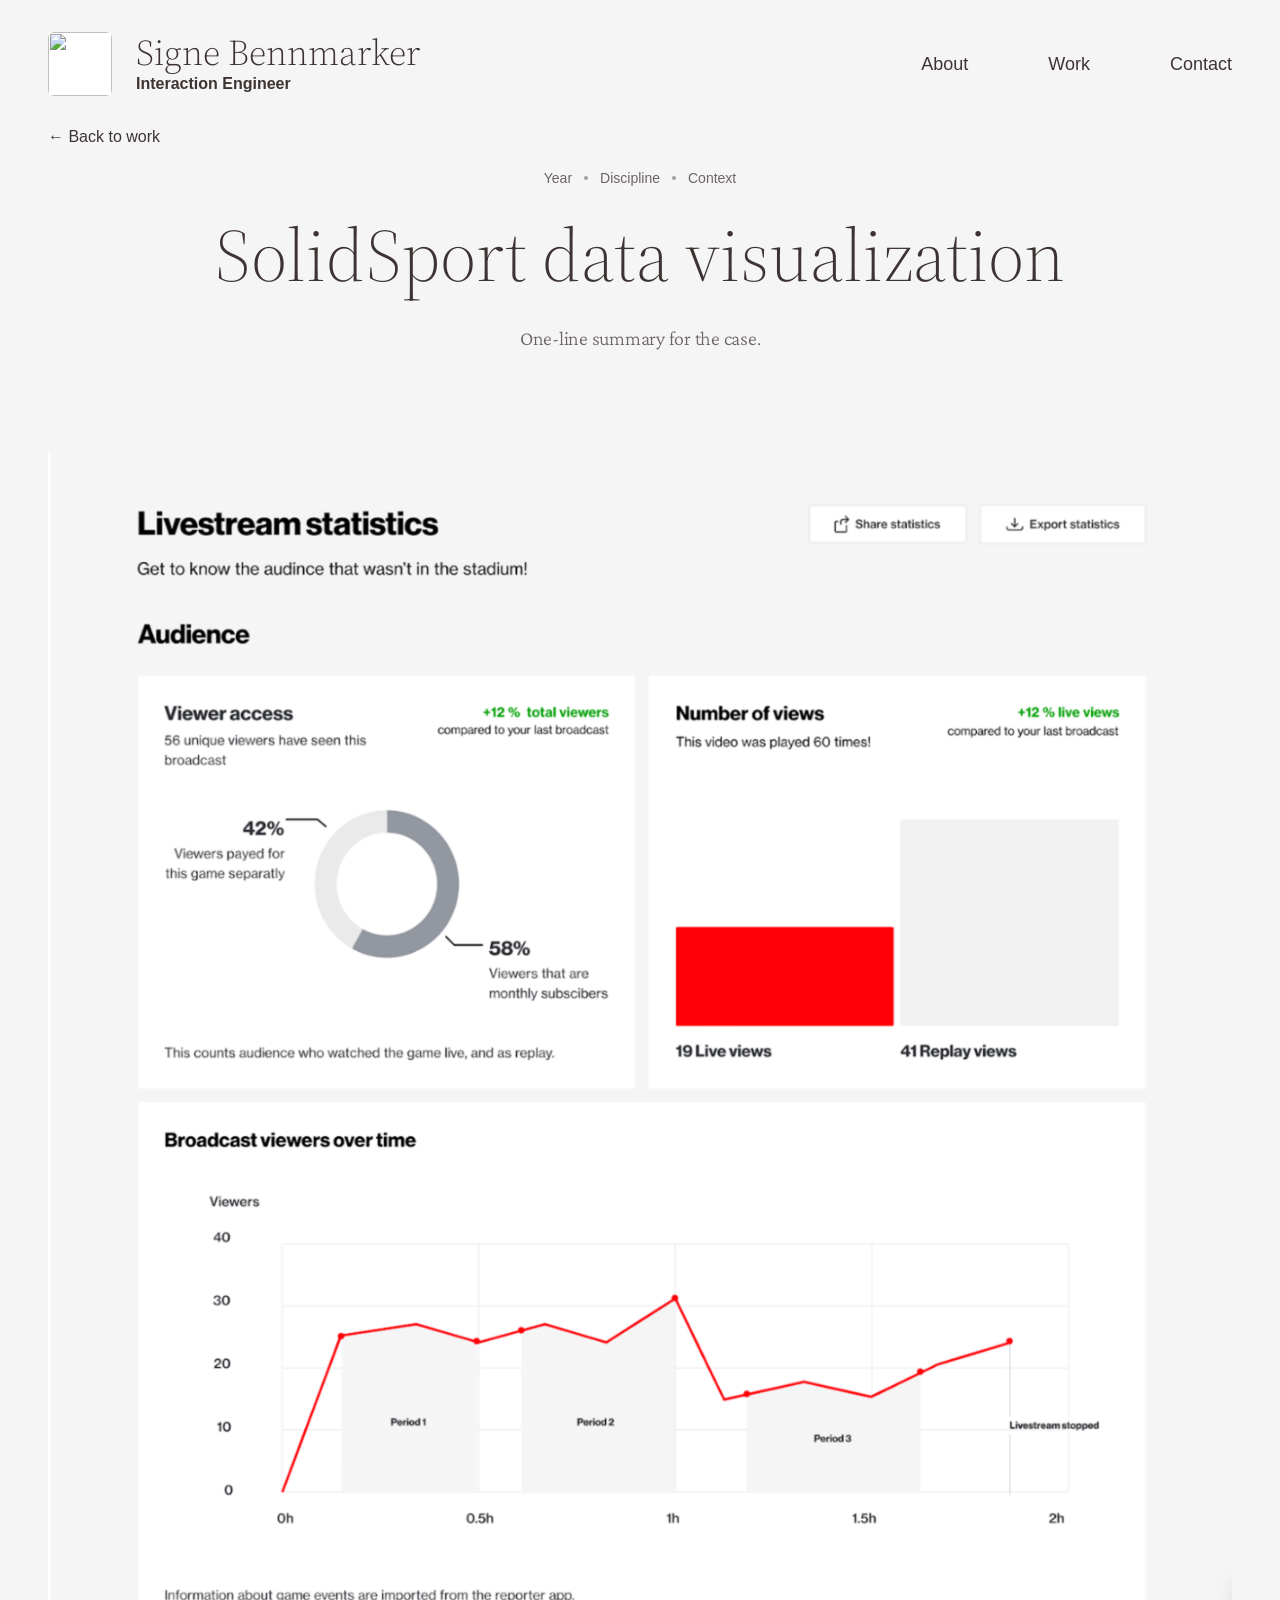
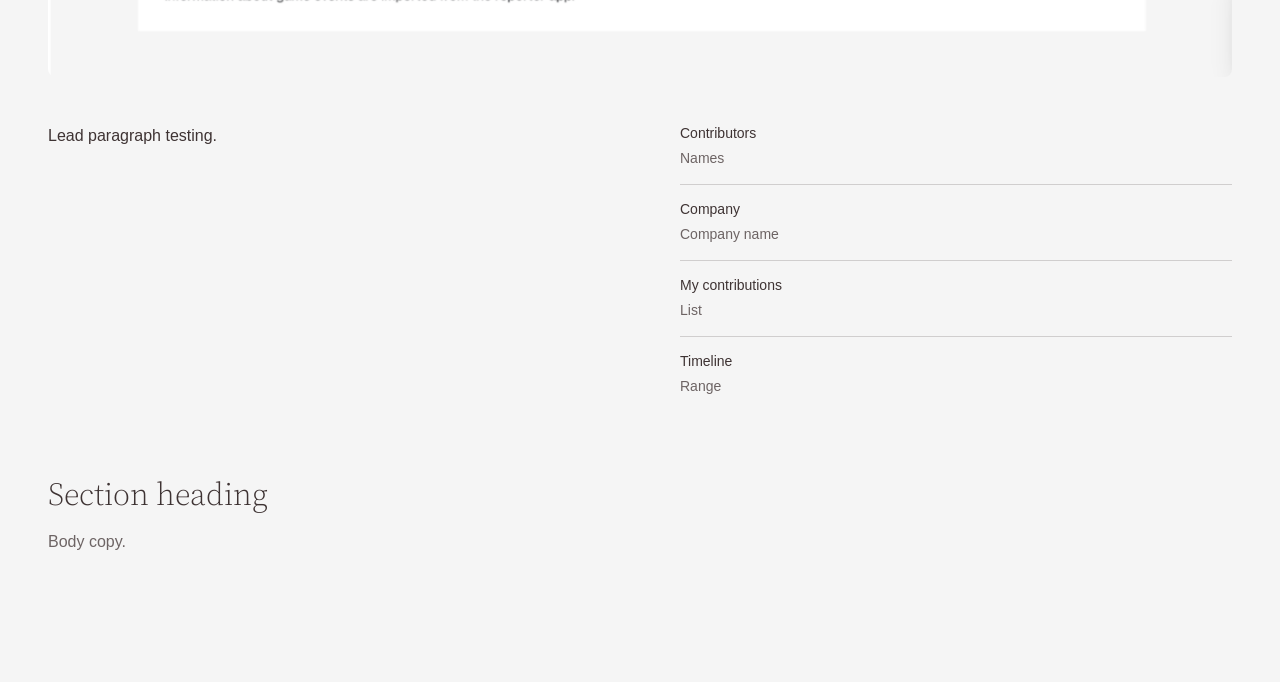
==== work/solid-sport/index.html @ 57a33d4a "Added info to Table talk case. Added Page for SolidSport case" ====
<!--
  Template for a new case study page (duplicate folder + this file as index.html).

  Steps:
  1. Copy the folder: work/table-talk/ → work/<your-case-slug>/
  2. Rename this file to index.html inside that folder.
  3. Update <title>, meta tags row, hero title, lede, body copy, sidebar fields, section blocks, and image srcs.
  4. Link to it from work.html (case card "View case" href).

  URLs:
  - Local:  http://localhost:3000/work/<your-case-slug>/
  - Vercel: https://your-domain.vercel.app/work/<your-case-slug>/

  Stylesheets (paths from work/<slug>/):
  - ../../styles.css        — global header, tokens, base
  - ../../case-detail.css   — shared case layout (responsive)
-->
<!doctype html>
<html lang="en">
  <head>
    <meta charset="UTF-8" />
    <meta name="viewport" content="width=device-width, initial-scale=1.0" />
    <title>Case title — Signe Bennmarker</title>
    <link rel="preconnect" href="https://fonts.googleapis.com" />
    <link rel="preconnect" href="https://fonts.gstatic.com" crossorigin />
    <link
      href="https://fonts.googleapis.com/css2?family=Crimson+Pro:ital,wght@0,300;0,400&family=Source+Serif+4:wght@300&display=swap"
      rel="stylesheet"
    />
    <link rel="stylesheet" href="../../styles.css" />
    <link rel="stylesheet" href="../../case-detail.css" />
  </head>
  <body>
    <div class="page case-detail">
      <header class="header">
        <div class="brand">
          <img src="" alt="" />
          <div>
            <div class="brand-name">Signe Bennmarker</div>
            <div class="brand-role">Interaction Engineer</div>
          </div>
        </div>
        <nav class="nav">
          <a href="#">About</a>
          <a href="/work">Work</a>
          <a href="/contact">Contact</a>
        </nav>
      </header>

      <a class="case-detail__back" href="/work">← Back to work</a>

      <section class="case-detail__hero">
        <div class="case-detail__meta-row">
          <span>Year</span>
          <span class="sep" aria-hidden="true"></span>
          <span>Discipline</span>
          <span class="sep" aria-hidden="true"></span>
          <span>Context</span>
        </div>
        <h1 class="case-detail__title">SolidSport data visualization</h1>
        <p class="case-detail__lede">One-line summary for the case.</p>
      </section>

      <figure class="case-detail__media">
        <div class="case-detail__media-inner">
          <img
            class="case-detail__hero-image"
            src="/work/solid-sport/DataBoardHifi.png"
            alt="Table Talk product screenshot"
            width="1344"
            height="924"
          />
        </div>
      </figure>

      <div class="case-detail__body">
        <div class="case-detail__intro-grid">
          <p class="case-detail__intro-text">Lead paragraph testing.</p>
          <aside class="case-detail__sidebar" aria-label="Project details">
            <div class="case-detail__meta-block">
              <h2 class="case-detail__meta-label">Contributors</h2>
              <p class="case-detail__meta-value">Names</p>
            </div>
            <div class="case-detail__meta-block">
              <h2 class="case-detail__meta-label">Company</h2>
              <p class="case-detail__meta-value">Company name</p>
            </div>
            <div class="case-detail__meta-block">
              <h2 class="case-detail__meta-label">My contributions</h2>
              <p class="case-detail__meta-value">List</p>
            </div>
            <div class="case-detail__meta-block">
              <h2 class="case-detail__meta-label">Timeline</h2>
              <p class="case-detail__meta-value">Range</p>
            </div>
          </aside>
        </div>
      </div>

      <div class="case-detail__sections">
        <section class="case-detail__section">
          <h2 class="case-detail__section-title">Section heading</h2>
          <p class="case-detail__section-body">Body copy.</p>
        </section>
      </div>

      <figure class="case-detail__full-bleed">
        <div class="case-detail__media-inner">
          <img src="" alt="" />
        </div>
      </figure>
    </div>
  </body>
</html>
---- styles.css ----
:root {
  --bg: #f5f5f5;
  --text-primary: #3e3333;
  --text-secondary: #6d6464;
  --card-bg: #2a3125;
  --text-inverted: #fcfcfc;
}

* {
  box-sizing: border-box;
}

body {
  margin: 0;
  background: var(--bg);
  color: var(--text-primary);
  font-family: "Helvetica Neue", Arial, sans-serif;
}

.page {
  min-height: 100vh;
}

.header {
  display: flex;
  justify-content: space-between;
  align-items: center;
  padding: 32px 48px;
  min-height: 128px;
}

.brand {
  display: flex;
  align-items: center;
  gap: 24px;
}

.brand img {
  width: 64px;
  height: 64px;
  object-fit: cover;
  border-radius: 6px;
  background: #fff;
}

.brand-name {
  font-family: "Source Serif 4", "Source Serif Pro", serif;
  font-size: 36px;
  font-weight: 300;
  line-height: 1;
}

.brand-role {
  margin-top: 4px;
  font-size: 16px;
  font-weight: 700;
}

.nav {
  display: flex;
  gap: 80px;
  font-size: 18px;
}

.nav a {
  text-decoration: none;
  color: var(--text-primary);
}

.page-title {
  font-family: "Source Serif 4", "Source Serif Pro", serif;
  font-size: clamp(56px, 9vw, 106px);
  font-weight: 300;
  line-height: 1;
  margin: 0;
  text-align: center;
}

.work-main {
  padding: 48px 80px 80px;
  display: flex;
  flex-direction: column;
  align-items: center;
  gap: 80px;
}

.case-card {
  width: min(1280px, 100%);
  border-radius: 16px;
  background: var(--card-bg);
  color: var(--text-inverted);
  padding: 8px;
  display: grid;
  grid-template-columns: 1.15fr 1fr;
  gap: 24px;
  overflow: hidden;
}

.case-image {
  width: 100%;
  height: 495px;
  border-radius: 8px;
  object-fit: cover;
}

.case-content {
  padding: 32px 40px 32px 8px;
  display: flex;
  flex-direction: column;
  justify-content: space-between;
  gap: 32px;
}

.case-name {
  font-family: "Source Serif 4", "Source Serif Pro", serif;
  font-size: 56px;
  font-weight: 300;
  margin: 0 0 16px;
}

.case-description {
  margin: 0;
  font-size: 16px;
  font-weight: 300;
  line-height: 1.42;
}

.case-meta {
  display: grid;
  grid-template-columns: repeat(3, minmax(0, 1fr));
  gap: 16px;
}

.case-meta .label {
  font-size: 14px;
  margin-bottom: 6px;
}

.case-meta .value {
  font-size: 18px;
  font-weight: 500;
}

.case-link {
  color: var(--text-inverted);
  text-decoration: none;
  font-size: 16px;
  font-weight: 500;
  display: inline-flex;
  align-items: center;
  gap: 12px;
}

.contact-main {
  min-height: calc(100vh - 128px);
  display: flex;
  justify-content: center;
  align-items: center;
  padding: 40px 24px 96px;
}

.contact-panel {
  max-width: 560px;
  width: 100%;
  display: flex;
  flex-direction: column;
  align-items: center;
  gap: 56px;
}

.contact-description {
  margin: 0;
  text-align: center;
  font-size: 18px;
  color: var(--text-secondary);
  line-height: 1.45;
}

.contact-grid {
  display: grid;
  grid-template-columns: 110px 1fr;
  gap: 8px 20px;
  width: 100%;
  max-width: 360px;
}

.contact-grid .label {
  font-size: 14px;
  font-weight: 500;
}

.contact-grid .value {
  font-size: 14px;
  color: var(--text-secondary);
}

.contact-grid a {
  color: var(--text-secondary);
}

@media (max-width: 980px) {
  .header {
    padding: 20px 24px;
    min-height: 96px;
  }

  .brand-name {
    font-size: 24px;
  }

  .nav {
    gap: 40px;
    font-size: 18px;
  }

  .work-main {
    padding: 32px 8px 72px;
    gap: 48px;
  }

  .case-card {
    width: min(390px, 100%);
    grid-template-columns: 1fr;
    gap: 24px;
  }

  .case-image {
    height: 320px;
  }

  .case-content {
    padding: 0 8px 8px;
  }

  .case-name {
    font-size: 48px;
  }

  .case-meta {
    gap: 8px;
  }

  .contact-main {
    min-height: auto;
    padding: 48px 16px 80px;
  }

  .contact-panel {
    gap: 32px;
  }

  .contact-grid {
    max-width: 100%;
    grid-template-columns: 90px 1fr;
  }

  .contact-grid .label,
  .contact-grid .value {
    font-size: 14px;
  }
}

@media (max-width: 640px) {
  .header {
    min-height: 165px;
    padding: 16px;
    flex-direction: column;
    align-items: flex-start;
    justify-content: flex-start;
    gap: 20px;
  }

  .brand {
    gap: 12px;
  }

  .brand img {
    width: 56px;
    height: 56px;
  }

  .brand-name {
    font-size: 24px;
  }

  .brand-role {
    font-size: 14px;
  }

  .nav {
    width: 100%;
    justify-content: center;
    gap: 48px;
    font-size: 18px;
  }
}
---- case-detail.css ----
/* Case study detail pages — shared layout (Desktop + Mobile breakpoints).
   Add this stylesheet after styles.css on each work/<slug>/index.html page.
   Typography tokens live here so case pages stay correct even if global CSS changes. */

:root {
  /* Subhead / lede (Figma: case one-line summary) — Crimson Pro Light + scale */
  --case-subhead-font: "Crimson Pro", "Source Serif 4", "Source Serif Pro", serif;
  --case-subhead-size: 20px;
  --case-subhead-line-height: 28px;
  --case-subhead-weight: 300;
  --case-subhead-tracking: -0.0125em;
  --case-subhead-color: #6d6464;
  --case-subhead-max-width: 590px;

  /* Tablet / narrow — match Figma secondary line rhythm */
  --case-subhead-size-md: 18px;
  --case-subhead-line-height-md: 26px;
}

.case-detail {
  padding-bottom: 80px;
}

.case-detail__back {
  display: inline-flex;
  align-items: center;
  gap: 8px;
  margin: 0 48px 24px;
  font-size: 16px;
  font-weight: 500;
  color: var(--text-primary);
  text-decoration: none;
}

.case-detail__back:hover {
  text-decoration: underline;
}

.case-detail__hero {
  max-width: 1440px;
  margin: 0 auto;
  padding: 0 48px 48px;
}

.case-detail__meta-row {
  display: flex;
  flex-wrap: wrap;
  align-items: center;
  justify-content: center;
  gap: 8px 12px;
  font-size: 14px;
  font-weight: 400;
  color: var(--text-secondary);
  margin-bottom: 32px;
}

.case-detail__meta-row .sep {
  width: 4px;
  height: 4px;
  border-radius: 50%;
  background: var(--text-secondary);
  opacity: 0.6;
}

.case-detail__title {
  font-family: "Source Serif 4", "Source Serif Pro", serif;
  font-size: clamp(48px, 8vw, 74px);
  font-weight: 300;
  line-height: 1;
  text-align: center;
  margin: 0 0 32px;
  color: var(--text-primary);
}

/* Subhead: one-line summary under the case title (Figma text style: case lede) */
.case-detail__lede {
  max-width: var(--case-subhead-max-width, 590px);
  margin: 0 auto;
  padding: 0;
  text-align: center;
  font-family: var(--case-subhead-font, "Crimson Pro", serif);
  font-size: var(--case-subhead-size, 20px);
  font-weight: var(--case-subhead-weight, 300);
  font-style: normal;
  line-height: var(--case-subhead-line-height, 28px);
  letter-spacing: var(--case-subhead-tracking, -0.0125em);
  color: var(--case-subhead-color, #6d6464);
  -webkit-font-smoothing: antialiased;
}

.case-detail__media {
  max-width: 1440px;
  margin: 48px auto 0;
  padding: 0 48px;
}

.case-detail__media-inner {
  border-radius: 8px;
  overflow: hidden;
  background: #e8e8e8;
}

.case-detail__media-inner img {
  display: block;
  width: 100%;
  height: auto;
}

/* Hero image target for Work → case FLIP transition */
.case-detail__hero-image.case-detail__hero-image--pending {
  opacity: 0;
  visibility: hidden;
}

.case-hero-transition-overlay {
  box-shadow: 0 24px 64px rgba(0, 0, 0, 0.12);
}

.case-detail__body {
  max-width: 1440px;
  margin: 0 auto;
  padding: 48px 48px 0;
}

.case-detail__intro-grid {
  display: grid;
  grid-template-columns: 1fr 1fr;
  gap: 48px 80px;
  align-items: start;
}

.case-detail__intro-text {
  margin: 0;
  font-size: 16px;
  font-weight: 300;
  line-height: 1.42;
  color: var(--text-primary);
}

.case-detail__sidebar {
  display: flex;
  flex-direction: column;
  gap: 0;
}

.case-detail__meta-block {
  padding: 16px 0;
  border-top: 1px solid rgba(62, 51, 51, 0.2);
}

.case-detail__meta-block:first-of-type {
  border-top: none;
  padding-top: 0;
}

.case-detail__meta-label {
  font-size: 14px;
  font-weight: 500;
  color: var(--text-primary);
  margin: 0 0 8px;
}

.case-detail__meta-value {
  margin: 0;
  font-size: 14px;
  font-weight: 300;
  line-height: 1.35;
  color: var(--text-secondary);
}

.case-detail__sections {
  max-width: 1440px;
  margin: 0 auto;
  padding: 64px 48px 0;
  display: flex;
  flex-direction: column;
  gap: 48px;
}

.case-detail__section {
  max-width: 1344px;
  margin: 0 auto;
  width: 100%;
}

.case-detail__section-title {
  font-family: "Source Serif 4", "Source Serif Pro", serif;
  font-size: 32px;
  font-weight: 300;
  line-height: 1.2;
  margin: 0 0 16px;
  color: var(--text-primary);
}

.case-detail__section-body {
  margin: 0;
  font-size: 16px;
  font-weight: 300;
  line-height: 1.5;
  color: var(--text-secondary);
}

.case-detail__full-bleed {
  max-width: 1440px;
  margin: 48px auto 0;
  padding: 0 48px;
}

.case-detail__full-bleed .case-detail__media-inner {
  border-radius: 8px;
}

@media (max-width: 980px) {
  .case-detail__back {
    margin: 0 24px 16px;
  }

  .case-detail__hero {
    padding: 0 24px 32px;
  }

  .case-detail__lede {
    font-size: var(--case-subhead-size-md, 18px);
    line-height: var(--case-subhead-line-height-md, 26px);
    letter-spacing: 0;
  }

  .case-detail__media {
    padding: 0 24px;
    margin-top: 32px;
  }

  .case-detail__body {
    padding: 32px 24px 0;
  }

  .case-detail__intro-grid {
    grid-template-columns: 1fr;
    gap: 40px;
  }

  .case-detail__sidebar {
    order: 2;
  }

  .case-detail__intro-text {
    order: 1;
  }

  .case-detail__sections {
    padding: 48px 16px 0;
    gap: 40px;
  }

  .case-detail__section-title {
    font-size: 28px;
  }

  .case-detail__full-bleed {
    padding: 0 16px;
  }
}

@media (max-width: 640px) {
  .case-detail__back {
    margin: 0 16px 12px;
  }

  .case-detail__hero {
    padding: 0 16px 24px;
  }

  .case-detail__title {
    text-align: left;
    margin-left: 0;
    margin-right: 0;
  }

  .case-detail__lede {
    text-align: left;
    margin-left: 0;
    margin-right: 0;
    max-width: none;
    letter-spacing: 0;
  }

  .case-detail__meta-row {
    justify-content: flex-start;
  }

  .case-detail__media {
    padding: 0 16px;
  }

  .case-detail__body {
    padding: 24px 16px 0;
  }

  .case-detail__sections {
    padding: 40px 8px 0;
  }

  .case-detail__full-bleed {
    padding: 0 16px;
  }
}
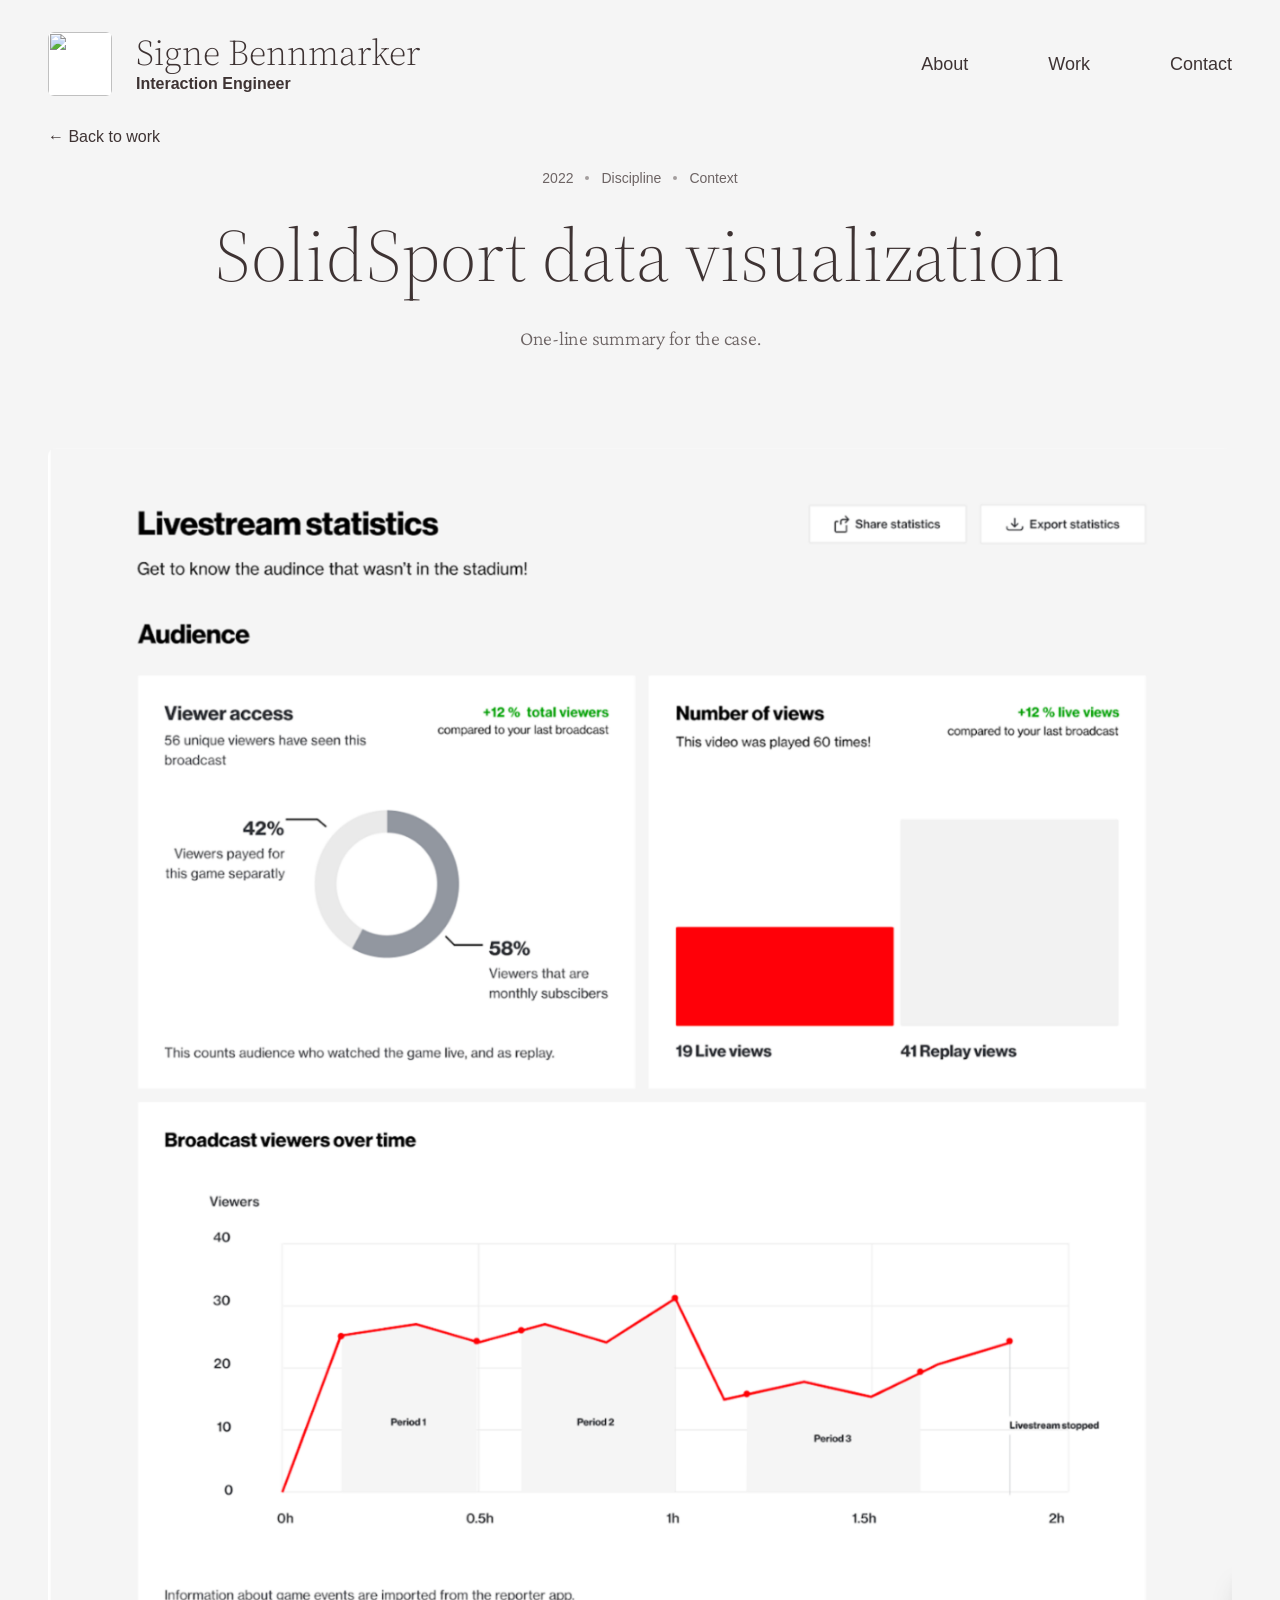
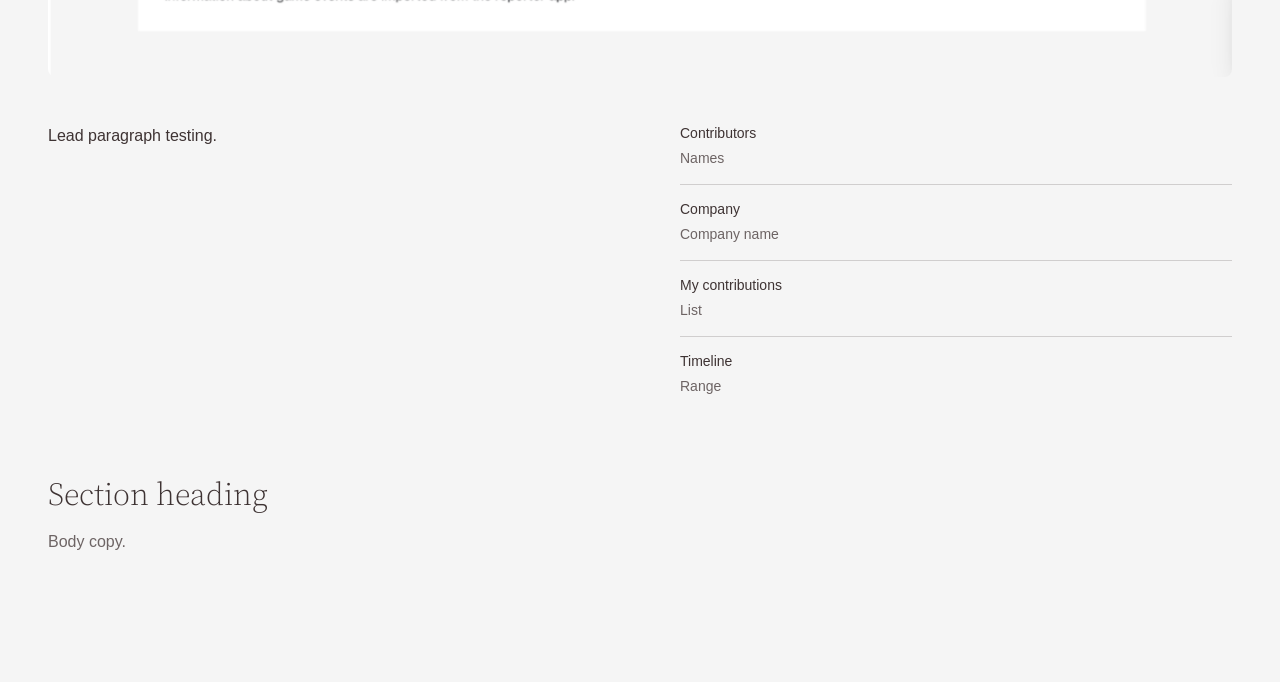
==== commit 4f9ec09f: "Improve case navigation and smooth hero transition Switch hero expand animation to transform-based F" ====
--- a/work/solid-sport/index.html
+++ b/work/solid-sport/index.html
@@ -51,7 +51,7 @@
 
       <section class="case-detail__hero">
         <div class="case-detail__meta-row">
-          <span>Year</span>
+          <span>2022</span>
           <span class="sep" aria-hidden="true"></span>
           <span>Discipline</span>
           <span class="sep" aria-hidden="true"></span>
--- a/styles.css
+++ b/styles.css
@@ -16,6 +16,7 @@
   color: var(--text-primary);
   font-family: "Helvetica Neue", Arial, sans-serif;
 }
+
 
 .page {
   min-height: 100vh;
@@ -125,6 +126,7 @@
   line-height: 1.42;
 }
 
+
 .case-meta {
   display: grid;
   grid-template-columns: repeat(3, minmax(0, 1fr));
@@ -171,9 +173,11 @@
 .contact-description {
   margin: 0;
   text-align: center;
-  font-size: 18px;
-  color: var(--text-secondary);
+  font-size: 16px;
+  color: var(--text-inverted);
   line-height: 1.45;
+  font-family: "Helvetica Neue", Arial, sans-serif;
+
 }
 
 .contact-grid {
--- a/case-detail.css
+++ b/case-detail.css
@@ -116,6 +116,13 @@
   box-shadow: 0 24px 64px rgba(0, 0, 0, 0.12);
 }
 
+@media (prefers-reduced-motion: reduce) {
+  .case-hero-transition-overlay {
+    transition: none !important;
+    animation: none !important;
+  }
+}
+
 .case-detail__body {
   max-width: 1440px;
   margin: 0 auto;
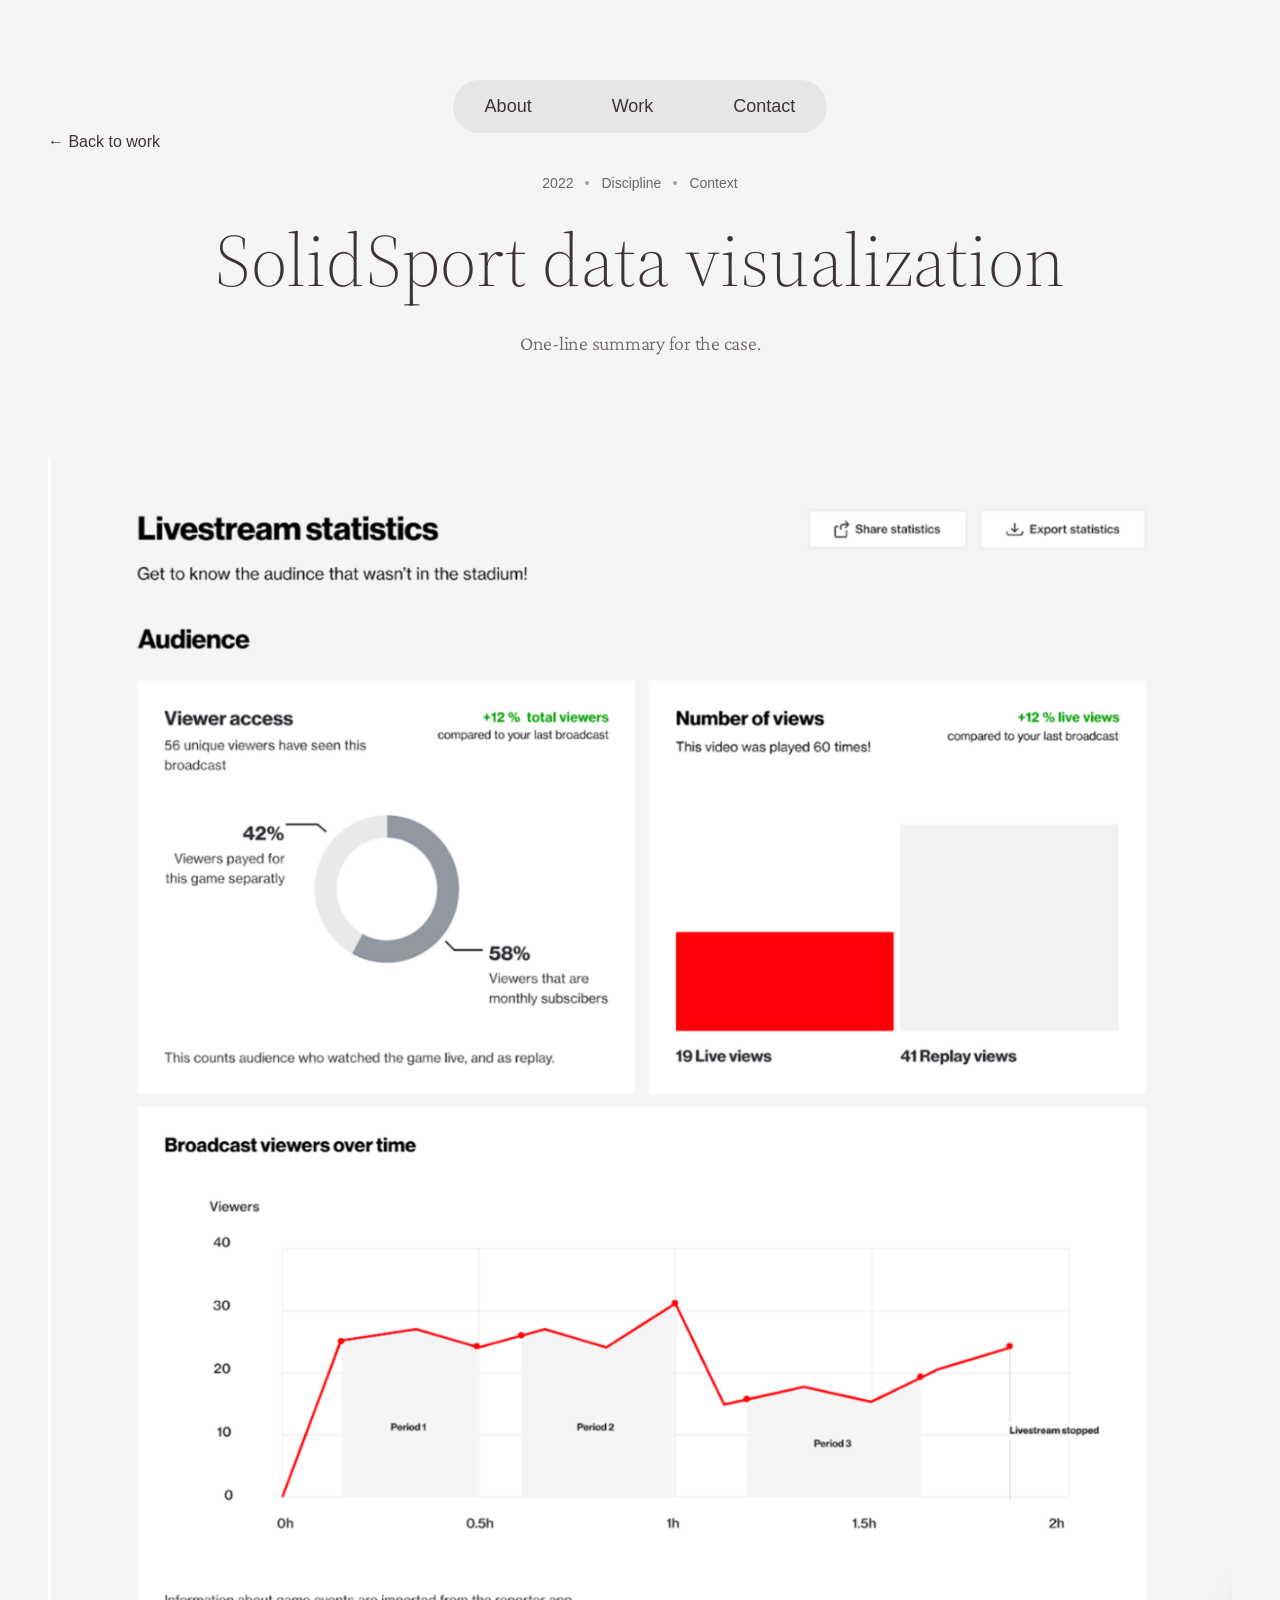
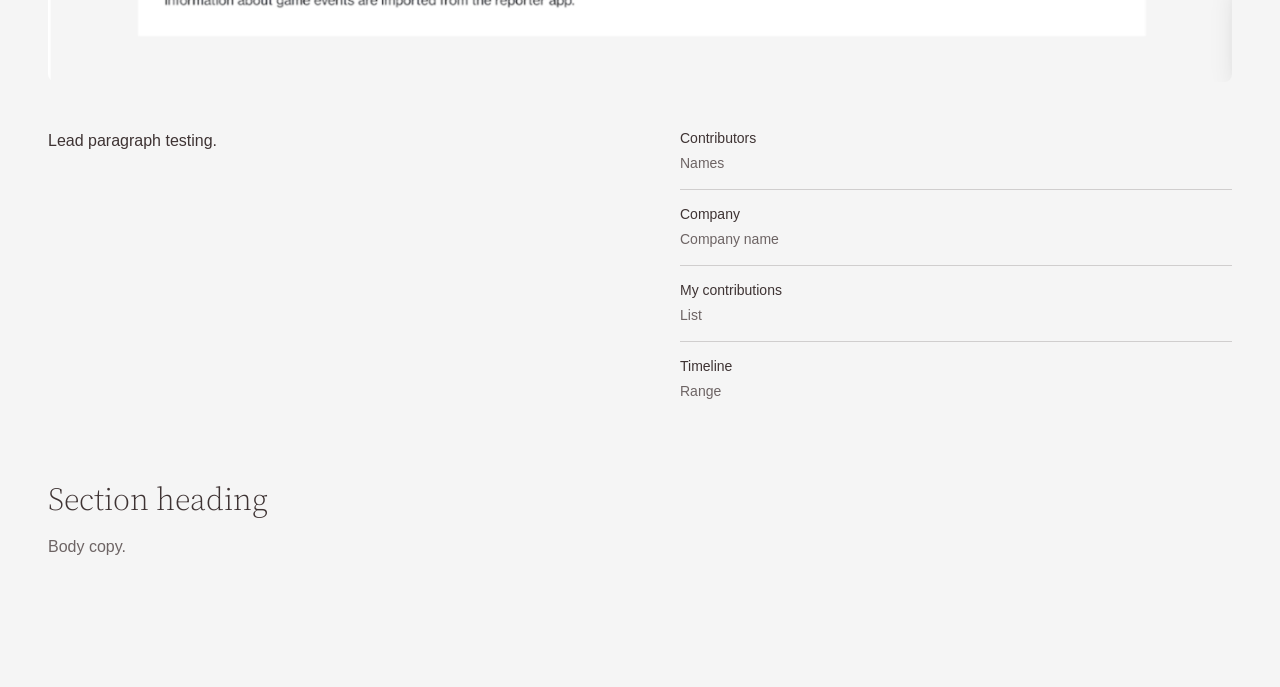
==== commit 92551b15: "Added new Nav bar. not working properly yet." ====
--- a/work/solid-sport/index.html
+++ b/work/solid-sport/index.html
@@ -32,22 +32,15 @@
   </head>
   <body>
     <div class="page case-detail">
-      <header class="header">
-        <div class="brand">
-          <img src="" alt="" />
-          <div>
-            <div class="brand-name">Signe Bennmarker</div>
-            <div class="brand-role">Interaction Engineer</div>
-          </div>
-        </div>
-        <nav class="nav">
-          <a href="#">About</a>
-          <a href="/work">Work</a>
-          <a href="/contact">Contact</a>
+      <header class="site-header">
+        <nav class="site-nav" aria-label="Primary">
+          <a href="/index.html">About</a>
+          <a href="/work.html">Work</a>
+          <a href="/contact.html">Contact</a>
         </nav>
       </header>
 
-      <a class="case-detail__back" href="/work">← Back to work</a>
+      <a class="case-detail__back" href="/work.html">← Back to work</a>
 
       <section class="case-detail__hero">
         <div class="case-detail__meta-row">
--- a/styles.css
+++ b/styles.css
@@ -20,6 +20,37 @@
 
 .page {
   min-height: 100vh;
+}
+
+.site-header {
+  display: flex;
+  justify-content: center;
+  width: 100%;
+  padding: 80px 16px 0;
+}
+
+.site-nav {
+  display: flex;
+  align-items: center;
+  gap: 80px;
+  padding: 16px 32px;
+  background: #e6e6e6;
+  border-radius: 40px;
+  font-size: 18px;
+  line-height: normal;
+}
+
+.site-nav a {
+  color: var(--text-primary);
+  text-decoration: none;
+}
+
+.site-nav a:hover {
+  text-decoration: underline;
+}
+
+.site-nav a[aria-current="page"] {
+  font-weight: 500;
 }
 
 .header {
@@ -154,11 +185,11 @@
 }
 
 .contact-main {
-  min-height: calc(100vh - 128px);
+  min-height: calc(100vh - 120px);
   display: flex;
   justify-content: center;
   align-items: center;
-  padding: 40px 24px 96px;
+  padding: 48px 80px 80px;
 }
 
 .contact-panel {
@@ -168,16 +199,16 @@
   flex-direction: column;
   align-items: center;
   gap: 56px;
-}
-
-.contact-description {
-  margin: 0;
   text-align: center;
-  font-size: 16px;
-  color: var(--text-inverted);
-  line-height: 1.45;
-  font-family: "Helvetica Neue", Arial, sans-serif;
-
+}
+
+.contact-main .case-name {
+  margin-bottom: 0;
+}
+
+.contact-main .case-description {
+  color: var(--text-primary);
+  max-width: 590px;
 }
 
 .contact-grid {
@@ -203,6 +234,18 @@
 }
 
 @media (max-width: 980px) {
+  .site-header {
+    padding: 32px 0 0;
+  }
+
+  .site-nav {
+    width: calc(100% - 32px);
+    justify-content: space-between;
+    gap: 0;
+    background: #ebebeb;
+    border-radius: 80px;
+  }
+
   .header {
     padding: 20px 24px;
     min-height: 96px;
@@ -246,11 +289,15 @@
 
   .contact-main {
     min-height: auto;
-    padding: 48px 16px 80px;
+    padding: 32px 8px 72px;
   }
 
   .contact-panel {
     gap: 32px;
+  }
+
+  .contact-main .case-name {
+    font-size: 48px;
   }
 
   .contact-grid {
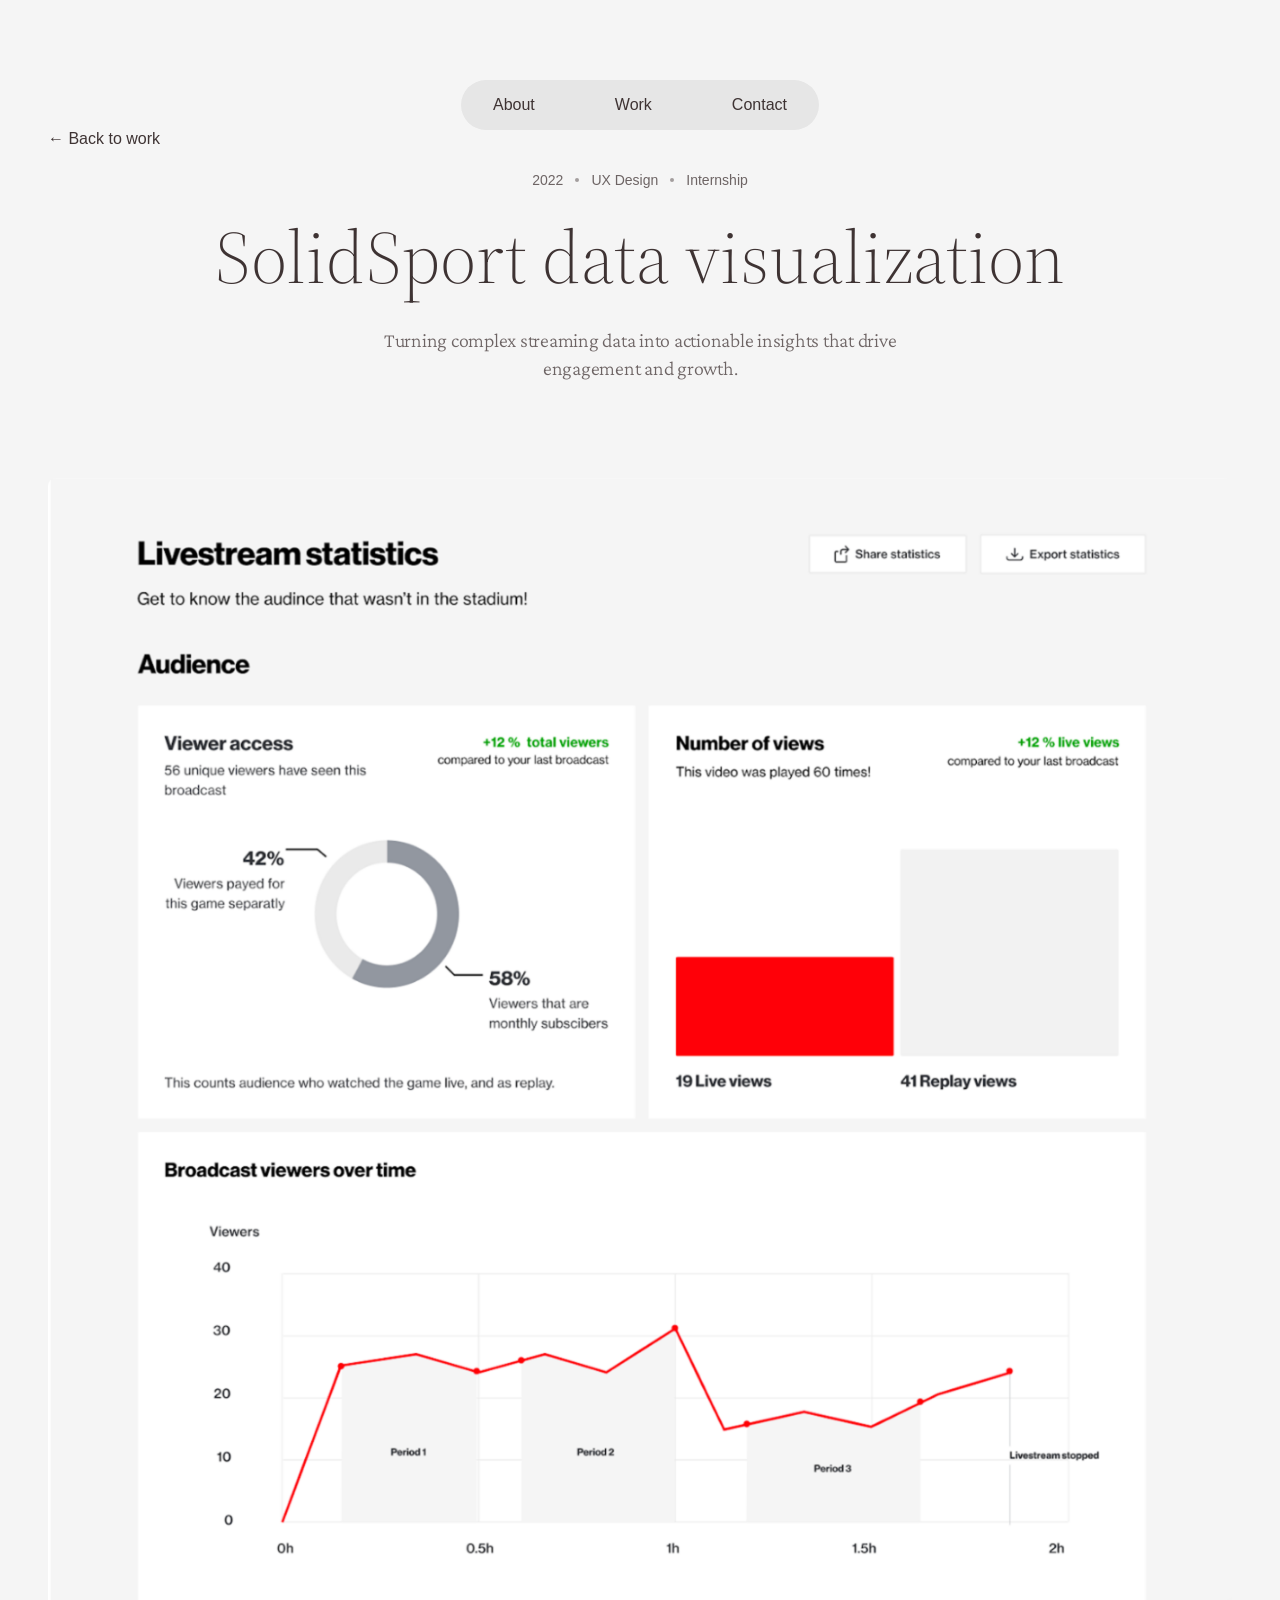
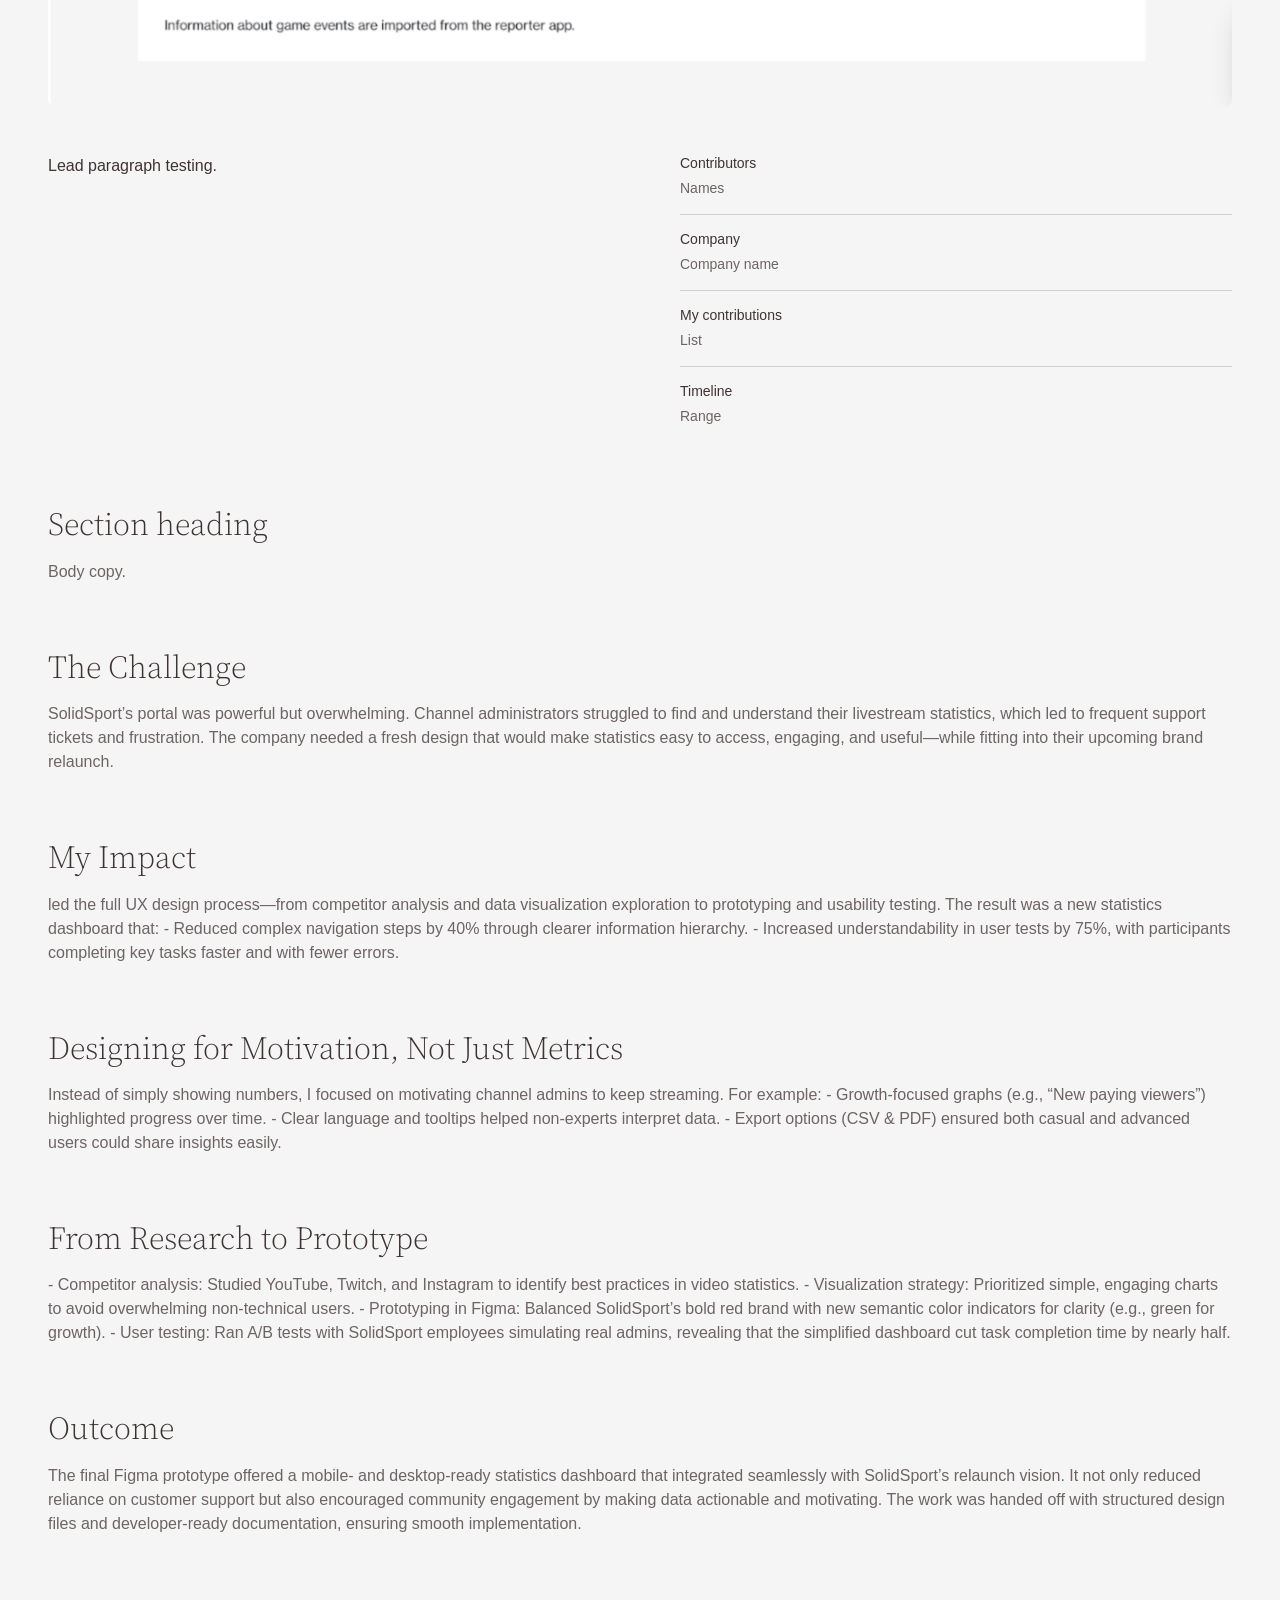
==== commit dd81fa5e: "Update portfolio styling and Solid Sport case study" ====
--- a/work/solid-sport/index.html
+++ b/work/solid-sport/index.html
@@ -46,12 +46,12 @@
         <div class="case-detail__meta-row">
           <span>2022</span>
           <span class="sep" aria-hidden="true"></span>
-          <span>Discipline</span>
+          <span>UX Design</span>
           <span class="sep" aria-hidden="true"></span>
-          <span>Context</span>
+          <span>Internship</span>
         </div>
         <h1 class="case-detail__title">SolidSport data visualization</h1>
-        <p class="case-detail__lede">One-line summary for the case.</p>
+        <p class="case-detail__lede">Turning complex streaming data into actionable insights that drive engagement and growth.</p>
       </section>
 
       <figure class="case-detail__media">
@@ -97,6 +97,53 @@
         </section>
       </div>
 
+      <div class="case-detail__sections">
+        <section class="case-detail__section">
+          <h2 class="case-detail__section-title">The Challenge</h2>
+          <p class="case-detail__section-body">SolidSport’s portal was powerful but overwhelming. Channel administrators struggled to find and understand their livestream statistics, which led to frequent support tickets and frustration. The company needed a fresh design that would make statistics easy to access, engaging, and useful—while fitting into their upcoming brand relaunch.</p>
+        </section>
+      </div>
+
+      <div class="case-detail__sections">
+        <section class="case-detail__section">
+          <h2 class="case-detail__section-title">My Impact</h2>
+          <p class="case-detail__section-body">led the full UX design process—from competitor analysis and data visualization exploration to prototyping and usability testing. The result was a new statistics dashboard that:
+
+            - Reduced complex navigation steps by 40% through clearer information hierarchy.
+            - Increased understandability in user tests by 75%, with participants completing key tasks faster and with fewer errors.
+          </p>
+        </section>
+      </div>
+
+      <div class="case-detail__sections">
+        <section class="case-detail__section">
+          <h2 class="case-detail__section-title">Designing for Motivation, Not Just Metrics</h2>
+          <p class="case-detail__section-body">Instead of simply showing numbers, I focused on motivating channel admins to keep streaming. For example:
+
+            - Growth-focused graphs (e.g., “New paying viewers”) highlighted progress over time.
+            - Clear language and tooltips helped non-experts interpret data.
+            - Export options (CSV & PDF) ensured both casual and advanced users could share insights easily.</p>
+        </section>
+      </div>
+
+      <div class="case-detail__sections">
+        <section class="case-detail__section">
+          <h2 class="case-detail__section-title">From Research to Prototype</h2>
+          <p class="case-detail__section-body">- Competitor analysis: Studied YouTube, Twitch, and Instagram to identify best practices in video statistics.
+            - Visualization strategy: Prioritized simple, engaging charts to avoid overwhelming non-technical users.
+            - Prototyping in Figma: Balanced SolidSport’s bold red brand with new semantic color indicators for clarity (e.g., green for growth).
+            - User testing: Ran A/B tests with SolidSport employees simulating real admins, revealing that the simplified dashboard cut task completion time by nearly half.</p>
+        </section>
+      </div>
+      <div class="case-detail__sections">
+        <section class="case-detail__section">
+          <h2 class="case-detail__section-title">Outcome</h2>
+          <p class="case-detail__section-body">The final Figma prototype offered a mobile- and desktop-ready statistics dashboard that integrated seamlessly with SolidSport’s relaunch vision. It not only reduced reliance on customer support but also encouraged community engagement by making data actionable and motivating.
+
+            The work was handed off with structured design files and developer-ready documentation, ensuring smooth implementation.</p>
+        </section>
+      </div>
+
       <figure class="case-detail__full-bleed">
         <div class="case-detail__media-inner">
           <img src="" alt="" />
--- a/styles.css
+++ b/styles.css
@@ -36,8 +36,10 @@
   padding: 16px 32px;
   background: #e6e6e6;
   border-radius: 40px;
-  font-size: 18px;
+  font-size: 16px;
   line-height: normal;
+  font-weight: 400;
+
 }
 
 .site-nav a {
@@ -50,7 +52,7 @@
 }
 
 .site-nav a[aria-current="page"] {
-  font-weight: 500;
+  font-weight: 600;
 }
 
 .header {
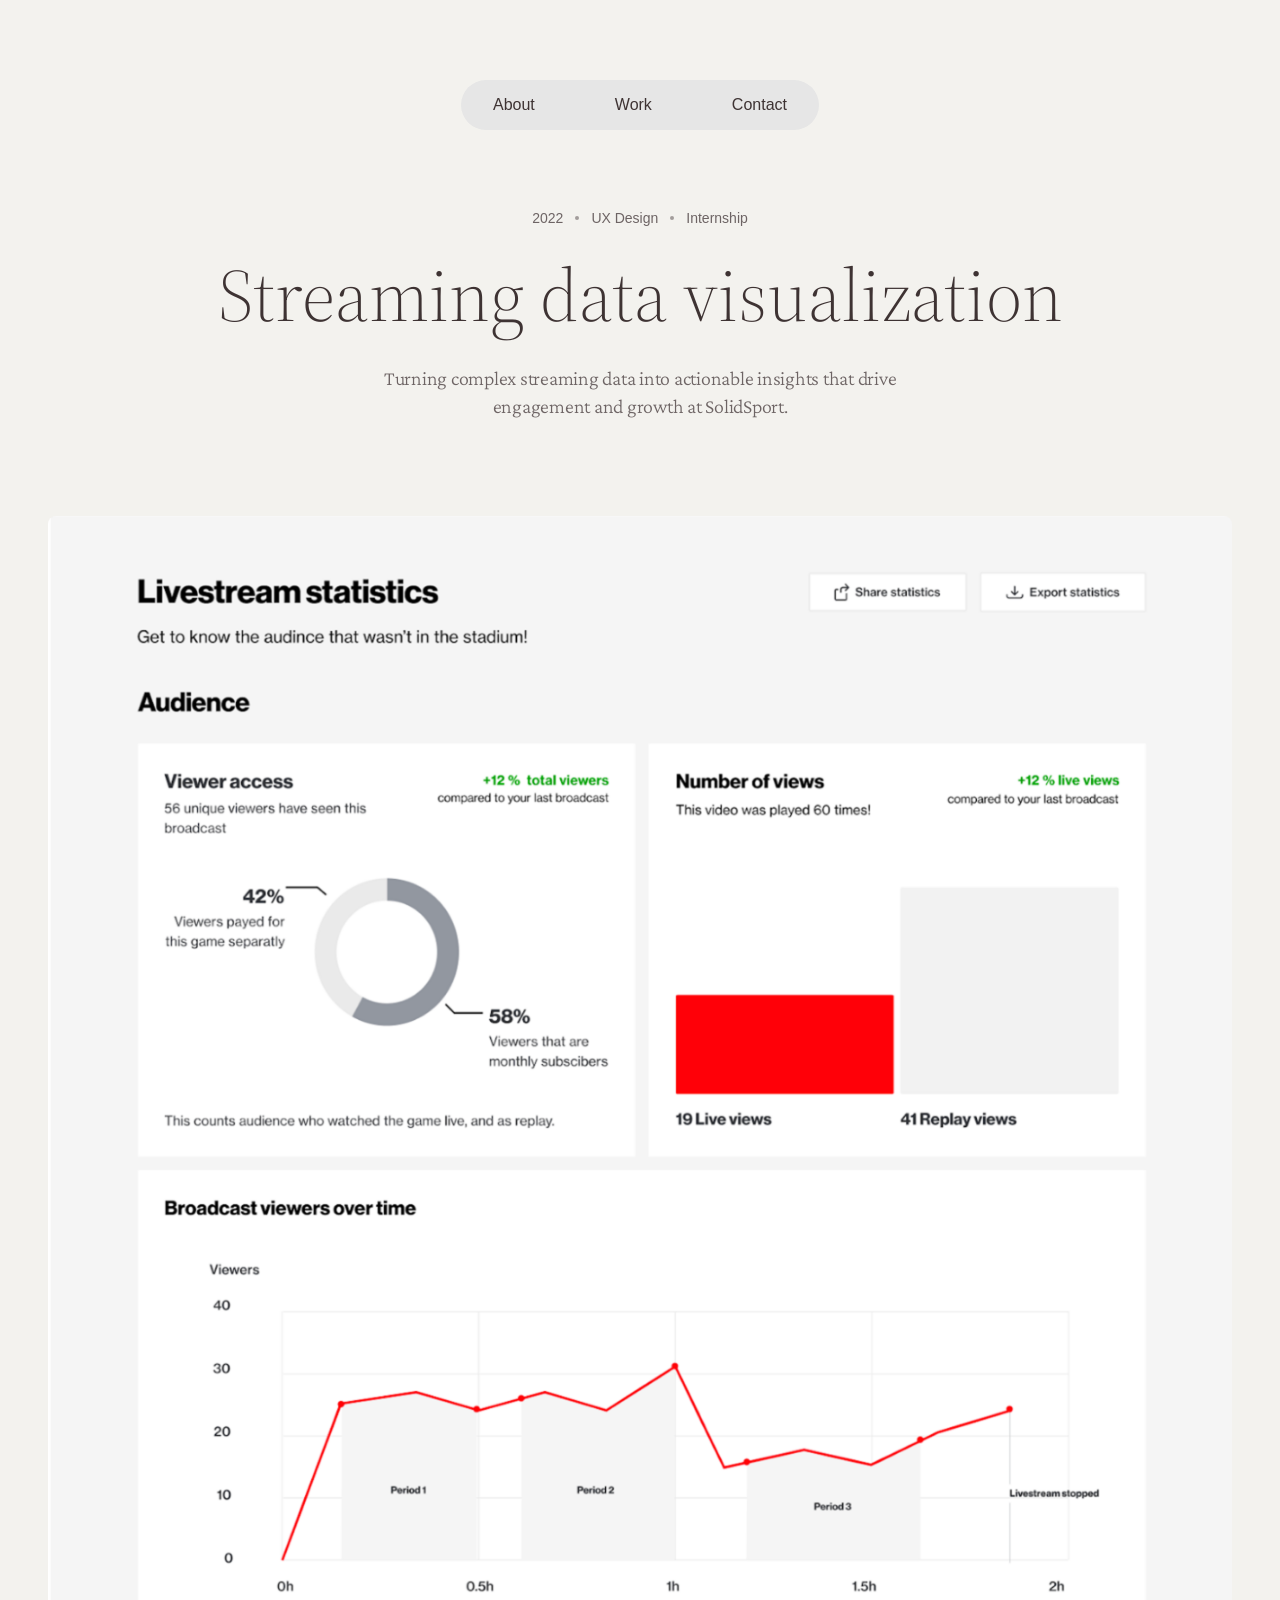
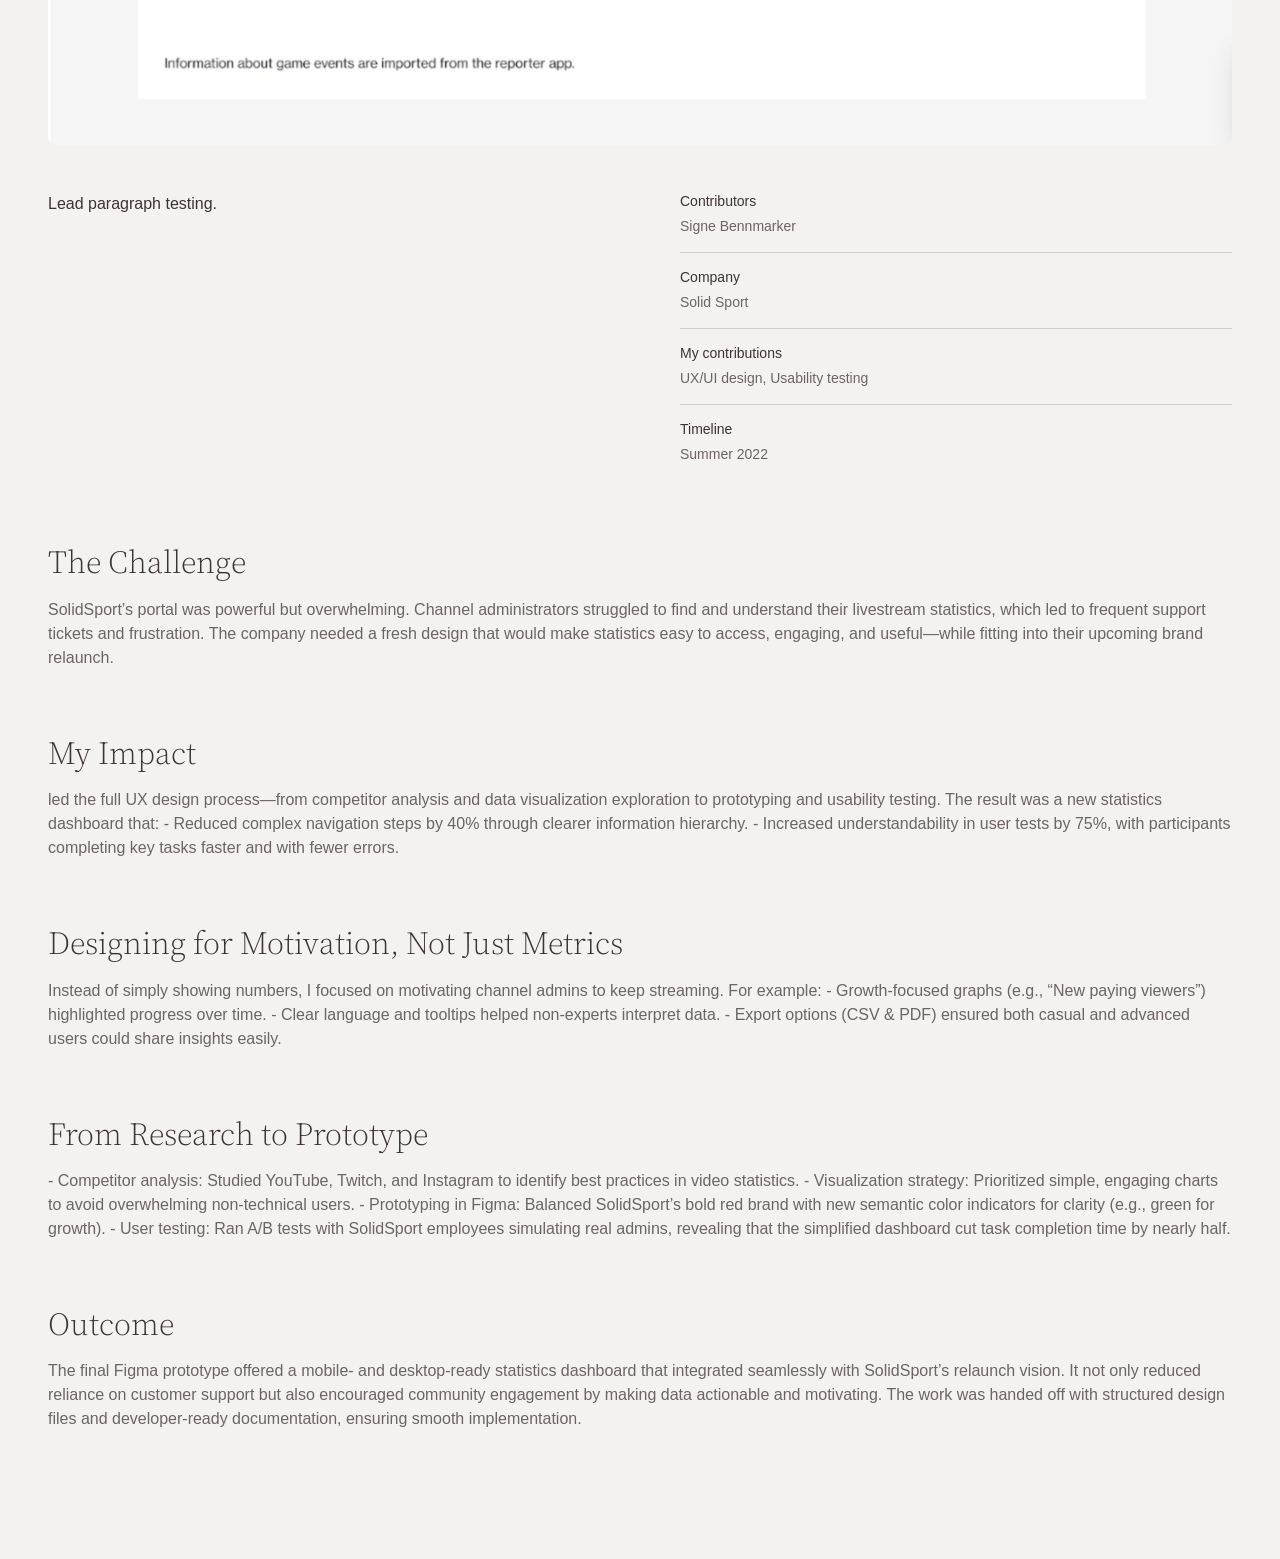
==== commit 96cdee74: "Fixed spacing issue on case page. Removed back button on case pag" ====
--- a/work/solid-sport/index.html
+++ b/work/solid-sport/index.html
@@ -40,8 +40,6 @@
         </nav>
       </header>
 
-      <a class="case-detail__back" href="/work.html">← Back to work</a>
-
       <section class="case-detail__hero">
         <div class="case-detail__meta-row">
           <span>2022</span>
@@ -50,8 +48,8 @@
           <span class="sep" aria-hidden="true"></span>
           <span>Internship</span>
         </div>
-        <h1 class="case-detail__title">SolidSport data visualization</h1>
-        <p class="case-detail__lede">Turning complex streaming data into actionable insights that drive engagement and growth.</p>
+        <h1 class="case-detail__title">Streaming data visualization</h1>
+        <p class="case-detail__lede">Turning complex streaming data into actionable insights that drive engagement and growth at SolidSport.</p>
       </section>
 
       <figure class="case-detail__media">
@@ -72,30 +70,24 @@
           <aside class="case-detail__sidebar" aria-label="Project details">
             <div class="case-detail__meta-block">
               <h2 class="case-detail__meta-label">Contributors</h2>
-              <p class="case-detail__meta-value">Names</p>
+              <p class="case-detail__meta-value">Signe Bennmarker</p>
             </div>
             <div class="case-detail__meta-block">
               <h2 class="case-detail__meta-label">Company</h2>
-              <p class="case-detail__meta-value">Company name</p>
+              <p class="case-detail__meta-value">Solid Sport</p>
             </div>
             <div class="case-detail__meta-block">
               <h2 class="case-detail__meta-label">My contributions</h2>
-              <p class="case-detail__meta-value">List</p>
+              <p class="case-detail__meta-value">UX/UI design, Usability testing</p>
             </div>
             <div class="case-detail__meta-block">
               <h2 class="case-detail__meta-label">Timeline</h2>
-              <p class="case-detail__meta-value">Range</p>
+              <p class="case-detail__meta-value">Summer 2022</p>
             </div>
           </aside>
         </div>
       </div>
 
-      <div class="case-detail__sections">
-        <section class="case-detail__section">
-          <h2 class="case-detail__section-title">Section heading</h2>
-          <p class="case-detail__section-body">Body copy.</p>
-        </section>
-      </div>
 
       <div class="case-detail__sections">
         <section class="case-detail__section">
--- a/styles.css
+++ b/styles.css
@@ -1,6 +1,9 @@
 :root {
-  --bg: #f5f5f5;
-  --text-primary: #3e3333;
+  --bg: linear-gradient(
+    to bottom,
+    #F3F2EE 1000%,
+    #E8E2DD 100%
+  );  --text-primary: #3e3333;
   --text-secondary: #6d6464;
   --card-bg: #2a3125;
   --text-inverted: #fcfcfc;
--- a/case-detail.css
+++ b/case-detail.css
@@ -22,6 +22,8 @@
 }
 
 .case-detail__back {
+  padding-top: 200px;
+
   display: inline-flex;
   align-items: center;
   gap: 8px;
@@ -39,7 +41,7 @@
 .case-detail__hero {
   max-width: 1440px;
   margin: 0 auto;
-  padding: 0 48px 48px;
+  padding: 80px 48px 48px 48px;
 }
 
 .case-detail__meta-row {
@@ -223,7 +225,7 @@
   }
 
   .case-detail__hero {
-    padding: 0 24px 32px;
+    padding: 60px 24px 32px;
   }
 
   .case-detail__lede {
@@ -274,17 +276,17 @@
   }
 
   .case-detail__hero {
-    padding: 0 16px 24px;
+    padding: 32px 16px 16px;
   }
 
   .case-detail__title {
-    text-align: left;
+    text-align: center;
     margin-left: 0;
     margin-right: 0;
   }
 
   .case-detail__lede {
-    text-align: left;
+    text-align: center;
     margin-left: 0;
     margin-right: 0;
     max-width: none;
@@ -293,6 +295,9 @@
 
   .case-detail__meta-row {
     justify-content: flex-start;
+    align-items: center;
+    justify-content: center;
+    
   }
 
   .case-detail__media {
